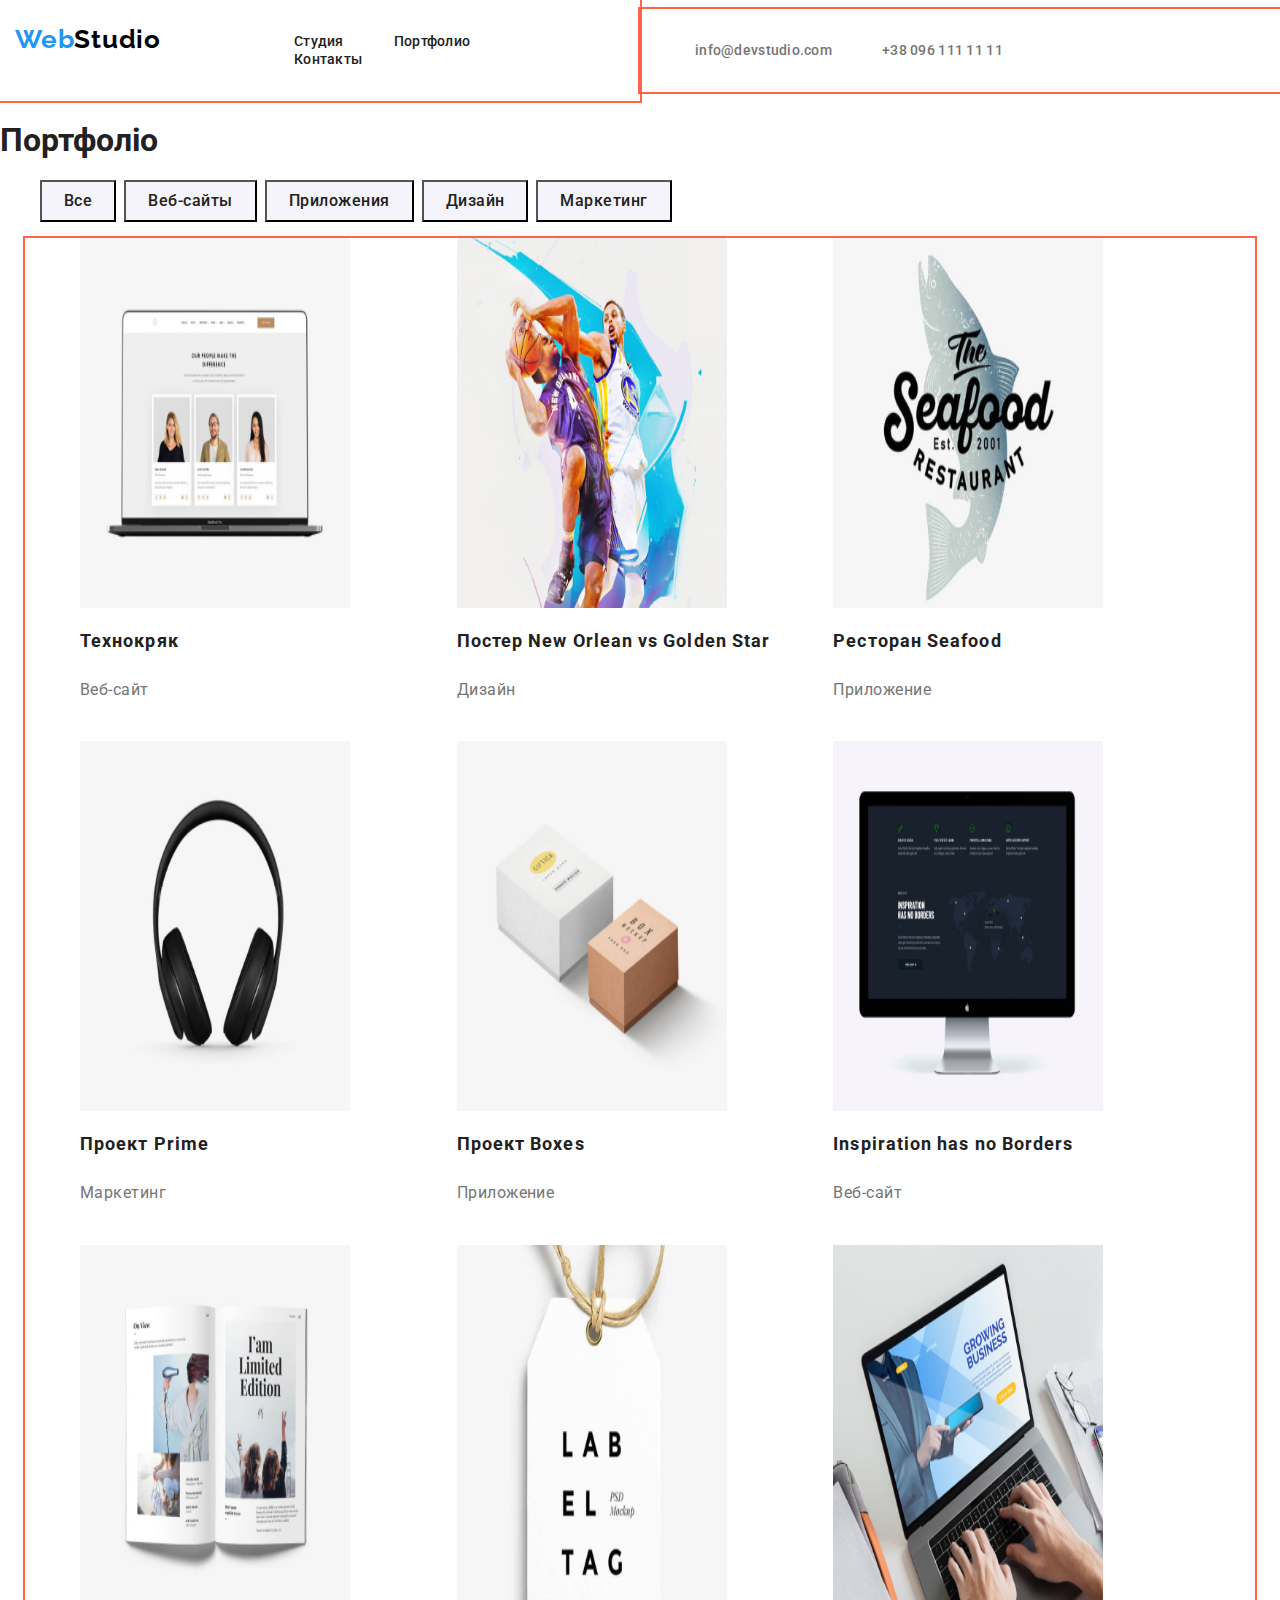
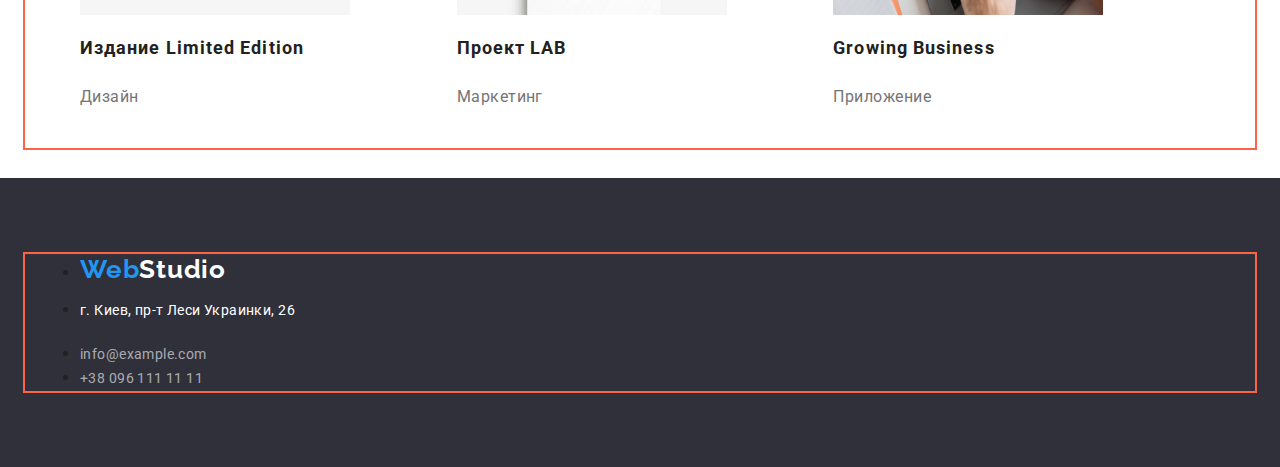
==== portfolio.html @ ab353a33 "Додає блокові елементи" ====
<!DOCTYPE html>
<html lang="ru">
  <head>
    <meta charset="UTF-8" />
    <meta http-equiv="X-UA-Compatible" content="IE=edge" />
    <meta name="viewport" content="width=device-width, initial-scale=1.0" />
    <title>Document</title>
    <link rel="preconnect" href="https://fonts.googleapis.com" />
    <link rel="preconnect" href="https://fonts.gstatic.com" crossorigin />
    <link
      href="https://fonts.googleapis.com/css2?family=Raleway:wght@700&family=Roboto:wght@400;500;700;900&display=swap"
      rel="stylesheet"
    />
    <link
      rel="stylesheet"
      href="https://cdnjs.cloudflare.com/ajax/libs/modern-normalize/1.1.0/modern-normalize.min.css"
    />
    <link rel="stylesheet" href="./css/styles.css" />
  </head>
  <body>
    <!-- Шапка -->
    <header class="header">
      <div class="container">
        <nav class="header-nav">
          <a class="header-logo" href="./portfolio.html"
            ><span class="logo-blue">Web</span><span class="logo-black">Studio</span></a
          >
          <ul class="site-nav">
            <li class="item"><a href="./index.html" class="site-nav-link">Студия</a></li>
            <li class="item"><a href="./portfolio.html" class="site-nav-link">Портфолио</a></li>
            <li class="item"><a href="" class="site-nav-link">Контакты</a></li>
          </ul>
        </nav>
      </div>
      <div class="container">
        <ul class="nav-link">
          <li class="item"><a href="mailto:info@devstudio.com" class="nav-link-list">info@devstudio.com</a></li>
          <li class="item"><a href="tel:+380961111111" class="nav-link-list">+38 096 111 11 11</a></li>
        </ul>
      </div>
    </header>
    <!-- Фільтр -->
    <main>
      <section class="filter">
        <div class="cotnainer">
           <h1 class="filter-title">Портфоліо</h1>
        <ul class="filter-list">
          <li class="filter-item"><button type="button" class="filter-buttom">Все</button></li>
          <li class="filter-item"><button type="button" class="filter-buttom">Веб-сайты</button></li>
          <li class="filter-item"><button type="button" class="filter-buttom">Приложения</button></li>
          <li class="filter-item"><button type="button" class="filter-buttom">Дизайн</button></li>
          <li class="filter-item"><button type="button" class="filter-buttom">Маркетинг</button></li>
        </ul>
      </section>
      <!-- Картинки -->
      <section class="icon">
        <div class="container">
          <ul class="pictures">
            <li class="pictures-list">
              <article>
                <div>
                  <img src="./images/project_1.jpg" alt="Фото коллег" width="370" />
                </div>
                <div class="heading">
                  <h2 class="pictures-title">Технокряк</h2>
                  <p class="pictures-text">Веб-сайт</p>
                </div>
              </article>
            </li>
            <li class="pictures-list">
              <article>
                <div>
                  <img src="./images/project_2.jpg" alt="Постер" width="370" />
                </div>
                <div class="heading">
                  <h2 class="pictures-title">Постер New Orlean vs Golden Star</h2>
                  <p class="pictures-text">Дизайн</p>
                </div>
              </article>
            </li>
            <li class="pictures-list">
              <article>
                <div>
                  <img src="./images/project_3.jpg" alt="Назва ресторану" width="370" />
                </div>
                <div class="heading">
                  <h2 class="pictures-title">Ресторан Seafood</h2>
                  <p class="pictures-text">Приложение</p>
                </div>
              </article>
            </li>
            <li class="pictures-list">
              <article>
                <div>
                  <img src="./images/project_4.jpg" alt="Наушники" width="370" />
                </div>
                <div class="heading">
                  <h2 class="pictures-title">Проект Prime</h2>
                  <p class="pictures-text">Маркетинг</p>
                </div>
              </article>
            </li>
            <li class="pictures-list">
              <article>
                <div>
                  <img src="./images/project_5.jpg" alt="Коробки" width="370" />
                </div>
                <div class="heading">
                  <h2 class="pictures-title">Проект Boxes</h2>
                  <p class="pictures-text">Приложение</p>
                </div>
              </article>
            </li>
            <li class="pictures-list">
              <article>
                <div>
                  <img src="./images/project_6.jpg" alt="Екран" width="370" />
                </div>
                <div class="heading">
                  <h2 class="pictures-title">Inspiration has no Borders</h2>
                  <p class="pictures-text">Веб-сайт</p>
                </div>
              </article>
            </li>
            <li class="pictures-list">
              <article>
                <div>
                  <img src="./images/project_7.jpg" alt="Издание" width="370" />
                </div>
                <div class="heading">
                  <h2 class="pictures-title">Издание Limited Edition</h2>
                  <p class="pictures-text">Дизайн</p>
                </div>
              </article>
            </li>
            <li class="pictures-list">
              <article>
                <div>
                  <img src="./images/project_8.jpg" alt="Проект" width="370" />
                </div>
                <div class="heading">
                  <h2 class="pictures-title">Проект LAB</h2>
                  <p class="pictures-text">Маркетинг</p>
                </div>
              </article>
            </li>
            <li class="pictures-list">
              <article>
                <div>
                  <img src="./images/project_9.jpg" alt="Ноут" width="370" />
                </div>
                <div class="heading">
                  <h2 class="pictures-title">Growing Business</h2>
                  <p class="pictures-text">Приложение</p>
                </div>
              </article>
            </li>
          </ul>
        </div>
        </div>
      </section>
    </main>
    <!--Футер-->
    <footer class="footer">
      <div class="container">
<address>
        <ul>
          <li>
            <a class="footer-logo" href="./portfolio.html"
              ><span class="logo-blue">Web</span><span class="logo-white">Studio</span></a>
          </li>
          <li><p class="footer-address">г. Киев, пр-т Леси Украинки, 26</p></li>
          <li><a href="mailto:info@example.com" class="contact-link">info@example.com</a></li>
          <li><a href="tel:+380961111111" class="contact-link">+38 096 111 11 11</a></li>
        </ul>
        </address>
      </div>
    </footer>
  </body>
</html>
---- css/styles.css ----
:root {
  --primery-text-color: #212121;
  --title-text-color: #757575;
  --secondary-title-text-color: rgba(255, 255, 255, 0.6);
  --third-title-text-color: #000000;
  --accent-color: #2196f3;
  --primery-background-color: #ffffff;
  --secondary-background-color: #f5f4fa;
  --white-color: #ffffff;
  --footer-color: #2f303a;
}
body {
  background: var(--primery-background-color);
  color: var(--primery-text-color);
  font-family: 'Roboto', sans-serif;
}
/* колір основного тексту #212121*/
/* вторинний колір тексту #757575 */
/* вторинний колір тексту rgba(255, 255, 255, 0.6 */
/* білий колір #FFFFFF */
/* акцент #2196F3 */
/* вторинний колір фону #F5F4FA */
/* вторинний колір фону #2F303A */
/* вторинний колір фону FFFFFF */

/* Логотип */
.container {
  width: 1230px;
  padding-left: 15px;
  padding-right: 15px;
  margin-left: auto;
  margin-right: auto;
  outline: 2px solid tomato;
}
/* Шапка */
.header {
  justify-content: center;
  display: flex;
  align-items: center;
}
.header-nav {
  display: flex;
}
.header-logo {
  margin-right: 93px;
  text-decoration: none;
  padding-top: 24px;
  padding-bottom: 25px;
}
.logo-blue {
  font-family: 'Raleway';
  font-weight: 700;
  font-size: 26px;
  line-height: 1.2;
  letter-spacing: 0.03em;
  color: var(--accent-color);
}
.logo-black {
  font-family: 'Raleway';
  font-weight: 700;
  font-size: 26px;
  line-height: 1.2;
  letter-spacing: 0.03em;
  color: var(--third-title-text-color);
}
/* Site nav */
.site-nav {
  margin-top: 0;
  margin-bottom: 0;
  margin-right: 50px;
  list-style: none;
  display: flex;
  flex-wrap: wrap;
  padding-top: 32px;
  padding-bottom: 32px;
}
.site-nav .item {
  margin-right: 50px;
}
.site-nav > .item :last-child {
  margin-right: 0px;
}
.ul {
  list-style: none;
  padding: 0;
  margin: 0;
}
.nav-link {
  margin-top: 0;
  margin-bottom: 0;
  list-style: none;
  display: flex;
  flex-wrap: wrap;
  padding-top: 32px;
  padding-bottom: 32px;
}
.ul {
  list-style: none;
}
.nav-link .item :not(last-child) {
  margin-right: 50px;
}
.list {
  padding: 0;
  margin: 0;
}
.site-nav-link {
  font-weight: 500;
  font-size: 14px;
  line-height: 1.14;
  letter-spacing: 0.02em;
  color: var(--primery-text-color);
  text-decoration: none;
}
.site-nav-link:hover,
.site-nav-link:focus {
  color: var(--accent-color);
}
.link {
  font-weight: 500;
  font-size: 14px;
  line-height: 1.14;
  letter-spacing: 0.02em;
  color: var(--primery-text-color);
}
.nav-link-list {
  font-weight: 500;
  font-size: 14px;
  line-height: 1.14;
  letter-spacing: 0.02em;
  color: var(--title-text-color);
  text-decoration: none;
}
.nav-link-list:hover,
.nav-link-list:focus {
  color: var(--accent-color);
}

/* Секція 1 */
.hero {
  background-color: var(--footer-color);
  text-align: center;
}
.hero-title {
  margin-top: 0;
  margin-bottom: 30;
  font-weight: 900;
  font-size: 44px;
  line-height: 1.4;
  letter-spacing: 0.06em;
  text-transform: uppercase;
  color: var(--white-color);
  background-color: yellow;
}
.hero-buttom {
  display: inline-block;
  padding: 10px 32px;
  border-radius: 4px;
  font-weight: 700;
  font-size: 16px;
  line-height: 1.9;
  letter-spacing: 0.06em;
  color: var(--white-color);
  background-color: var(--accent-color);
  /* 0px 4px 4px rgba(0, 0, 0, 0.15); */
}
/* Секція 2 */
.section {
  background: var(--primery-background-color);
  padding-top: 94px;
  padding-bottom: 94px;
}
.title {
  visibility: hidden;
}
.section-list {
  list-style: none;
}
.ul {
  padding: 0;
}
.section-title {
  margin-top: 0;
  margin-bottom: 10px;
  font-weight: 700;
  font-size: 14px;
  line-height: 1.14;
  letter-spacing: 0.03em;
  text-transform: uppercase;
  color: var(--primery-text-color);
}
.text {
  font-size: 14px;
  line-height: 1.7;
  letter-spacing: 0.03em;
  color: var(--title-text-color);
}
/* Секція 3 */
.section-pictures {
  background: red;
  padding-top: 94px;
  padding-bottom: 94px;
}
.title {
  margin-top: 0;
  margin-bottom: 50px;
  font-weight: 700;
  font-size: 36px;
  line-height: 1.2;
  text-align: center;
  letter-spacing: 0.03em;
  color: var(--primery-text-color);
}
.pictures-list {
  list-style: none;
  padding: 0;
  margin: 0;
  display: flex;
  flex-wrap: wrap;
}
.pictures-list > .images {
  flex-basis: calc(100% / 3);
}
.images :last-child {
  margin-right: 0;
}
img {
  display: block;
  width: 370px;
  height: 294px;
}
/* Секція 4 */
.workers {
  background: var(--secondary-background-color);
  padding-top: 94px;
  padding-bottom: 94px;
}
.title {
  margin-bottom: 50px;
}
.workers-list {
  list-style: none;
  padding: 0;
  margin: 0;
  display: flex;
  flex-wrap: wrap;
}
.workers-list > .workers-item {
  flex-basis: calc(100% / 4);
}
img {
  display: block;
  width: 270px;
  height: 370px;
}
.icons {
  margin-bottom: 30px;
}
.workers-title {
  margin-bottom: 10px;
  font-weight: 500;
  font-size: 16px;
  line-height: 1.2;
  letter-spacing: 0.03em;
  color: var(--primery-text-color);
}
.caption {
  text-align: center;
}
.workers-text {
  padding-bottom: 30px;
  font-size: 16px;
  line-height: 1.2;
  letter-spacing: 0.03em;
  color: var(--title-text-color);
}

/* Портфоліо */
/* Фільтр */
.filter {
  background: var(--primery-background-color);
}
.filtr-title {
  visibility: hidden;
}
.filter-list {
  display: flex;
}
.filter-item {
  margin-right: 8px;
}
.filter-list .filter-item {
  justify-content: center;
  display: inline-block;
}
.filter-buttom {
  padding: 6px 22px;
  font-weight: 500;
  font-size: 16px;
  line-height: 1.6;
  align-items: center;
  letter-spacing: 0.03em;
  color: var(--primery-text-color);
  background: var(--secondary-background-color);
  cursor: pointer;
}
.filter-buttom:hover,
.filter-buttom:focus {
  color: var(--white-color);
  background: var(--accent-color);
}
/* Картинки */
.pictures {
  list-style: none;
  margin-right: 30px;
  margin-bottom: 30px;
  flex-wrap: wrap;
  display: flex;
}
.pictures > .pictures-list {
  flex-basis: calc(100% / 3);
}
.pictures-list {
  background: var(--primery-background-color);
  margin-bottom: 20px;
  width: 370px;
}
.pictures-title {
  margin-bottom: 4px;
  font-weight: 700;
  font-size: 18px;
  line-height: 2;
  letter-spacing: 0.06em;
  color: var(--primery-text-color);
}
.pictures-text {
  font-size: 16px;
  line-height: 1.9;
  letter-spacing: 0.03em;
  color: var(--title-text-color);
}
/* Футер */
.footer {
  background: var(--footer-color);
  padding-top: 60px;
  padding-bottom: 60px;
}
.footer-logo {
  text-decoration: none;
}
.footer-list {
  list-style: none;
}
.logo-blue {
  font-family: 'Raleway';
  font-style: normal;
  font-weight: 700;
  font-size: 26px;
  line-height: 1.2;
  letter-spacing: 0.03em;
  color: var(--accent-color);
}
.logo-white {
  font-family: 'Raleway';
  font-style: normal;
  font-weight: 700;
  font-size: 26px;
  line-height: 1.2;
  letter-spacing: 0.03em;
  color: var(--white-color);
}
.footer-address {
  margin-bottom: 20px;
  font-style: normal;
  font-weight: 400;
  font-size: 14px;
  line-height: 1.7;
  letter-spacing: 0.03em;
  color: var(--white-color);
  text-decoration: none;
}
.contact-link {
  margin-bottom: 9px;
  font-style: normal;
  font-weight: 400;
  font-size: 14px;
  line-height: 1.7;
  letter-spacing: 0.03em;
  color: var(--secondary-title-text-color);
  text-decoration: none;
}
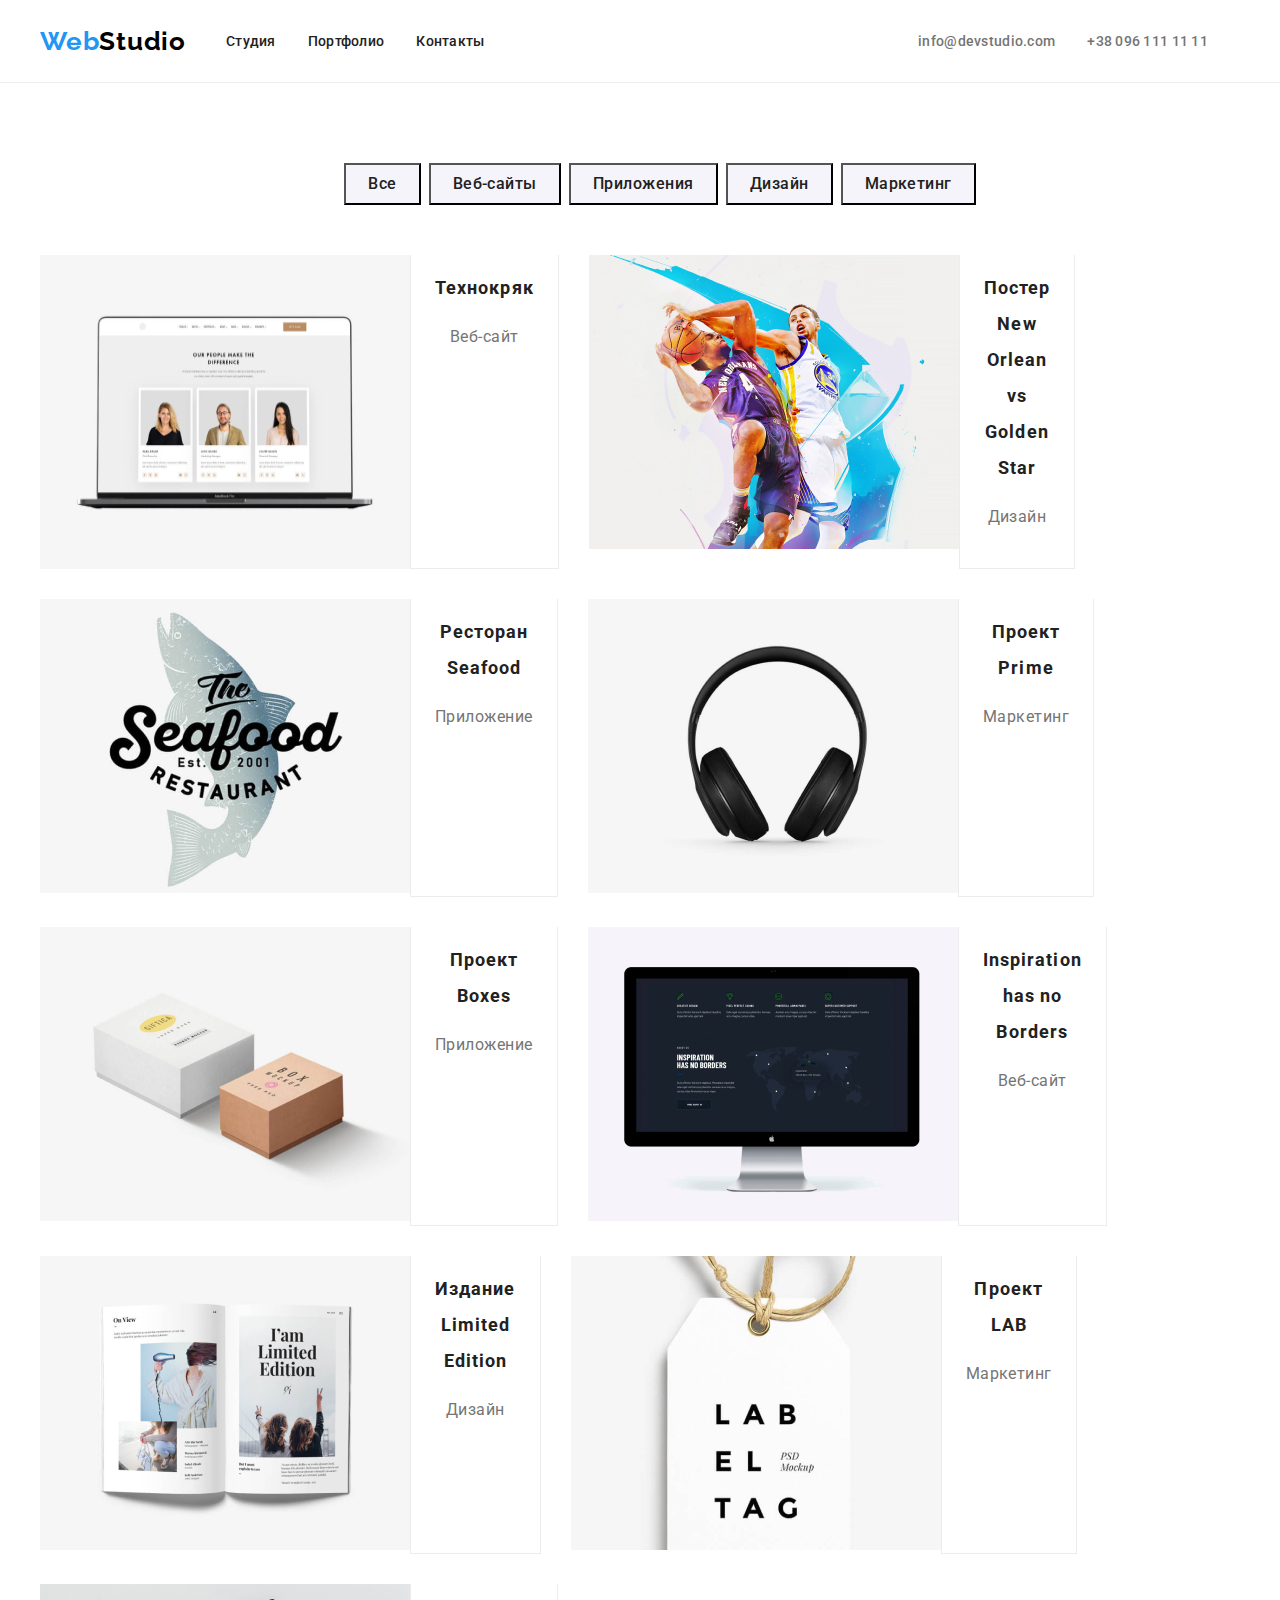
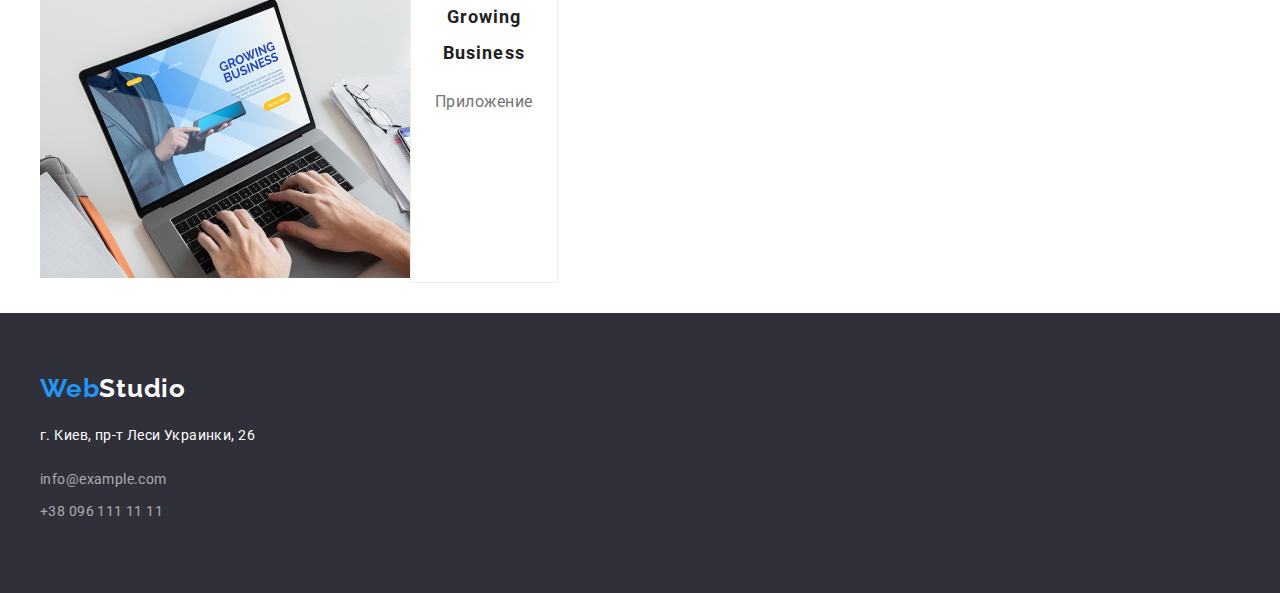
==== commit 0c6db3fa: "Додає блок-елементи" ====
--- a/portfolio.html
+++ b/portfolio.html
@@ -20,8 +20,9 @@
   <body>
     <!-- Шапка -->
     <header class="header">
-      <div class="container">
-        <nav class="header-nav">
+      <div class="container flex-container">
+        <div class="navigation">
+<nav class="header-nav">
           <a class="header-logo" href="./portfolio.html"
             ><span class="logo-blue">Web</span><span class="logo-black">Studio</span></a
           >
@@ -31,12 +32,13 @@
             <li class="item"><a href="" class="site-nav-link">Контакты</a></li>
           </ul>
         </nav>
-      </div>
-      <div class="container">
+        </div>
+      <div class="contacts">
         <ul class="nav-link">
           <li class="item"><a href="mailto:info@devstudio.com" class="nav-link-list">info@devstudio.com</a></li>
           <li class="item"><a href="tel:+380961111111" class="nav-link-list">+38 096 111 11 11</a></li>
         </ul>
+      </div>
       </div>
     </header>
     <!-- Фільтр -->
@@ -54,109 +56,96 @@
       </section>
       <!-- Картинки -->
       <section class="icon">
-        <div class="container">
+        <div class="container icon-container">
           <ul class="pictures">
             <li class="pictures-list">
-              <article>
-                <div>
                   <img src="./images/project_1.jpg" alt="Фото коллег" width="370" />
-                </div>
                 <div class="heading">
                   <h2 class="pictures-title">Технокряк</h2>
                   <p class="pictures-text">Веб-сайт</p>
                 </div>
-              </article>
-            </li>
+              </li>
+
             <li class="pictures-list">
-              <article>
-                <div>
+                <div class="card-thumb">
                   <img src="./images/project_2.jpg" alt="Постер" width="370" />
                 </div>
                 <div class="heading">
                   <h2 class="pictures-title">Постер New Orlean vs Golden Star</h2>
                   <p class="pictures-text">Дизайн</p>
                 </div>
-              </article>
             </li>
+
             <li class="pictures-list">
-              <article>
-                <div>
+                <div class="card-thumb">
                   <img src="./images/project_3.jpg" alt="Назва ресторану" width="370" />
                 </div>
                 <div class="heading">
                   <h2 class="pictures-title">Ресторан Seafood</h2>
                   <p class="pictures-text">Приложение</p>
                 </div>
-              </article>
             </li>
+
             <li class="pictures-list">
-              <article>
-                <div>
+                <div class="card-thumb">
                   <img src="./images/project_4.jpg" alt="Наушники" width="370" />
                 </div>
                 <div class="heading">
                   <h2 class="pictures-title">Проект Prime</h2>
                   <p class="pictures-text">Маркетинг</p>
                 </div>
-              </article>
             </li>
+
             <li class="pictures-list">
-              <article>
-                <div>
+                <div class="card-thumb">
                   <img src="./images/project_5.jpg" alt="Коробки" width="370" />
                 </div>
                 <div class="heading">
                   <h2 class="pictures-title">Проект Boxes</h2>
                   <p class="pictures-text">Приложение</p>
                 </div>
-              </article>
             </li>
+
             <li class="pictures-list">
-              <article>
-                <div>
+                <div class="card-thumb">
                   <img src="./images/project_6.jpg" alt="Екран" width="370" />
                 </div>
                 <div class="heading">
                   <h2 class="pictures-title">Inspiration has no Borders</h2>
                   <p class="pictures-text">Веб-сайт</p>
                 </div>
-              </article>
             </li>
+
             <li class="pictures-list">
-              <article>
-                <div>
+                <div class="card-thumb">
                   <img src="./images/project_7.jpg" alt="Издание" width="370" />
                 </div>
                 <div class="heading">
                   <h2 class="pictures-title">Издание Limited Edition</h2>
                   <p class="pictures-text">Дизайн</p>
                 </div>
-              </article>
             </li>
+
             <li class="pictures-list">
-              <article>
-                <div>
+                <div class="card-thumb">
                   <img src="./images/project_8.jpg" alt="Проект" width="370" />
                 </div>
                 <div class="heading">
                   <h2 class="pictures-title">Проект LAB</h2>
                   <p class="pictures-text">Маркетинг</p>
                 </div>
-              </article>
             </li>
+
             <li class="pictures-list">
-              <article>
-                <div>
+                <div class="card-thumb">
                   <img src="./images/project_9.jpg" alt="Ноут" width="370" />
                 </div>
                 <div class="heading">
                   <h2 class="pictures-title">Growing Business</h2>
                   <p class="pictures-text">Приложение</p>
                 </div>
-              </article>
             </li>
           </ul>
-        </div>
         </div>
       </section>
     </main>
@@ -164,14 +153,16 @@
     <footer class="footer">
       <div class="container">
 <address>
-        <ul>
-          <li>
+        <ul class="footer-list">
+          <li class="logo">
             <a class="footer-logo" href="./portfolio.html"
               ><span class="logo-blue">Web</span><span class="logo-white">Studio</span></a>
           </li>
-          <li><p class="footer-address">г. Киев, пр-т Леси Украинки, 26</p></li>
-          <li><a href="mailto:info@example.com" class="contact-link">info@example.com</a></li>
-          <li><a href="tel:+380961111111" class="contact-link">+38 096 111 11 11</a></li>
+          <div>
+             <li class="address"><p class="footer-address">г. Киев, пр-т Леси Украинки, 26</p></li>
+          <li class="contact"><a href="mailto:info@example.com" class="contact-link">info@example.com</a></li>
+          <li class="contact"><a href="tel:+380961111111" class="contact-link">+38 096 111 11 11</a></li>
+          </div>
         </ul>
         </address>
       </div>
--- a/css/styles.css
+++ b/css/styles.css
@@ -30,22 +30,24 @@
   padding-right: 15px;
   margin-left: auto;
   margin-right: auto;
-  outline: 2px solid tomato;
 }
 /* Шапка */
 .header {
   justify-content: center;
   display: flex;
   align-items: center;
+  border-bottom: 1px solid #ececec;
+}
+.flex-container {
+  display: flex;
+  justify-content: space-between;
 }
 .header-nav {
   display: flex;
+  align-items: center;
 }
 .header-logo {
-  margin-right: 93px;
-  text-decoration: none;
-  padding-top: 24px;
-  padding-bottom: 25px;
+  text-decoration: none;
 }
 .logo-blue {
   font-family: 'Raleway';
@@ -67,42 +69,22 @@
 .site-nav {
   margin-top: 0;
   margin-bottom: 0;
-  margin-right: 50px;
-  list-style: none;
-  display: flex;
-  flex-wrap: wrap;
+  list-style: none;
+  display: flex;
   padding-top: 32px;
   padding-bottom: 32px;
 }
-.site-nav .item {
-  margin-right: 50px;
-}
-.site-nav > .item :last-child {
-  margin-right: 0px;
-}
-.ul {
-  list-style: none;
-  padding: 0;
-  margin: 0;
-}
 .nav-link {
   margin-top: 0;
   margin-bottom: 0;
   list-style: none;
   display: flex;
-  flex-wrap: wrap;
   padding-top: 32px;
   padding-bottom: 32px;
-}
-.ul {
-  list-style: none;
-}
-.nav-link .item :not(last-child) {
-  margin-right: 50px;
-}
-.list {
-  padding: 0;
-  margin: 0;
+  justify-content: end;
+}
+.item {
+  margin-right: 32px;
 }
 .site-nav-link {
   font-weight: 500;
@@ -150,7 +132,6 @@
   letter-spacing: 0.06em;
   text-transform: uppercase;
   color: var(--white-color);
-  background-color: yellow;
 }
 .hero-buttom {
   display: inline-block;
@@ -167,41 +148,37 @@
 /* Секція 2 */
 .section {
   background: var(--primery-background-color);
-  padding-top: 94px;
-  padding-bottom: 94px;
-}
+}
+.headline {
+  visibility: hidden;
+}
+.section-list {
+  list-style: none;
+  padding: 0;
+  margin: 0;
+  display: flex;
+}
+.section-link :not(:first-child) {
+  margin-right: 30px;
+}
+.section-title {
+  margin-top: 0;
+  margin-bottom: 10px;
+  font-weight: 700;
+  font-size: 14px;
+  line-height: 1.14;
+  letter-spacing: 0.03em;
+  text-transform: uppercase;
+  color: var(--primery-text-color);
+}
+.text {
+  font-size: 14px;
+  line-height: 1.7;
+  letter-spacing: 0.03em;
+  color: var(--title-text-color);
+}
+/* Секція 3 */
 .title {
-  visibility: hidden;
-}
-.section-list {
-  list-style: none;
-}
-.ul {
-  padding: 0;
-}
-.section-title {
-  margin-top: 0;
-  margin-bottom: 10px;
-  font-weight: 700;
-  font-size: 14px;
-  line-height: 1.14;
-  letter-spacing: 0.03em;
-  text-transform: uppercase;
-  color: var(--primery-text-color);
-}
-.text {
-  font-size: 14px;
-  line-height: 1.7;
-  letter-spacing: 0.03em;
-  color: var(--title-text-color);
-}
-/* Секція 3 */
-.section-pictures {
-  background: red;
-  padding-top: 94px;
-  padding-bottom: 94px;
-}
-.title {
   margin-top: 0;
   margin-bottom: 50px;
   font-weight: 700;
@@ -216,24 +193,14 @@
   padding: 0;
   margin: 0;
   display: flex;
-  flex-wrap: wrap;
-}
-.pictures-list > .images {
+}
+.images {
   flex-basis: calc(100% / 3);
-}
-.images :last-child {
-  margin-right: 0;
-}
-img {
-  display: block;
-  width: 370px;
-  height: 294px;
+  margin-right: 30px;
 }
 /* Секція 4 */
 .workers {
   background: var(--secondary-background-color);
-  padding-top: 94px;
-  padding-bottom: 94px;
 }
 .title {
   margin-bottom: 50px;
@@ -248,13 +215,10 @@
 .workers-list > .workers-item {
   flex-basis: calc(100% / 4);
 }
-img {
+.images {
   display: block;
-  width: 270px;
-  height: 370px;
-}
-.icons {
-  margin-bottom: 30px;
+  /* width: 270px;
+  height: 360px; */
 }
 .workers-title {
   margin-bottom: 10px;
@@ -268,7 +232,7 @@
   text-align: center;
 }
 .workers-text {
-  padding-bottom: 30px;
+  margin-bottom: 30px;
   font-size: 16px;
   line-height: 1.2;
   letter-spacing: 0.03em;
@@ -280,13 +244,14 @@
 .filter {
   background: var(--primery-background-color);
 }
-.filtr-title {
+.filter-title {
   visibility: hidden;
 }
 .filter-list {
   display: flex;
-}
-.filter-item {
+  justify-content: center;
+}
+.filter-list .filter-item:not(:last-child) {
   margin-right: 8px;
 }
 .filter-list .filter-item {
@@ -310,20 +275,34 @@
   background: var(--accent-color);
 }
 /* Картинки */
+.icon {
+  padding-top: 34px;
+}
+.icon-container {
+  display: flex;
+}
 .pictures {
   list-style: none;
-  margin-right: 30px;
-  margin-bottom: 30px;
+  margin: 0px;
+  padding: 0;
   flex-wrap: wrap;
   display: flex;
 }
-.pictures > .pictures-list {
+.pictures .pictures-list {
   flex-basis: calc(100% / 3);
 }
 .pictures-list {
   background: var(--primery-background-color);
-  margin-bottom: 20px;
-  width: 370px;
+  margin-bottom: 30px;
+  margin-right: 30px;
+}
+.heading {
+  padding-left: 24px;
+  padding-right: 24px;
+  padding-bottom: 20px;
+  border-right: 1px solid #ececec;
+  border-left: 1px solid #ececec;
+  border-bottom: 1px solid #ececec;
 }
 .pictures-title {
   margin-bottom: 4px;
@@ -332,12 +311,14 @@
   line-height: 2;
   letter-spacing: 0.06em;
   color: var(--primery-text-color);
+  text-align: center;
 }
 .pictures-text {
   font-size: 16px;
   line-height: 1.9;
   letter-spacing: 0.03em;
   color: var(--title-text-color);
+  text-align: center;
 }
 /* Футер */
 .footer {
@@ -350,6 +331,8 @@
 }
 .footer-list {
   list-style: none;
+  padding: 0;
+  margin: 0;
 }
 .logo-blue {
   font-family: 'Raleway';
@@ -368,6 +351,15 @@
   line-height: 1.2;
   letter-spacing: 0.03em;
   color: var(--white-color);
+}
+.logo {
+  margin-bottom: 20px;
+}
+.addres {
+  margin-bottom: 9px;
+}
+.contact {
+  margin-bottom: 9px;
 }
 .footer-address {
   margin-bottom: 20px;
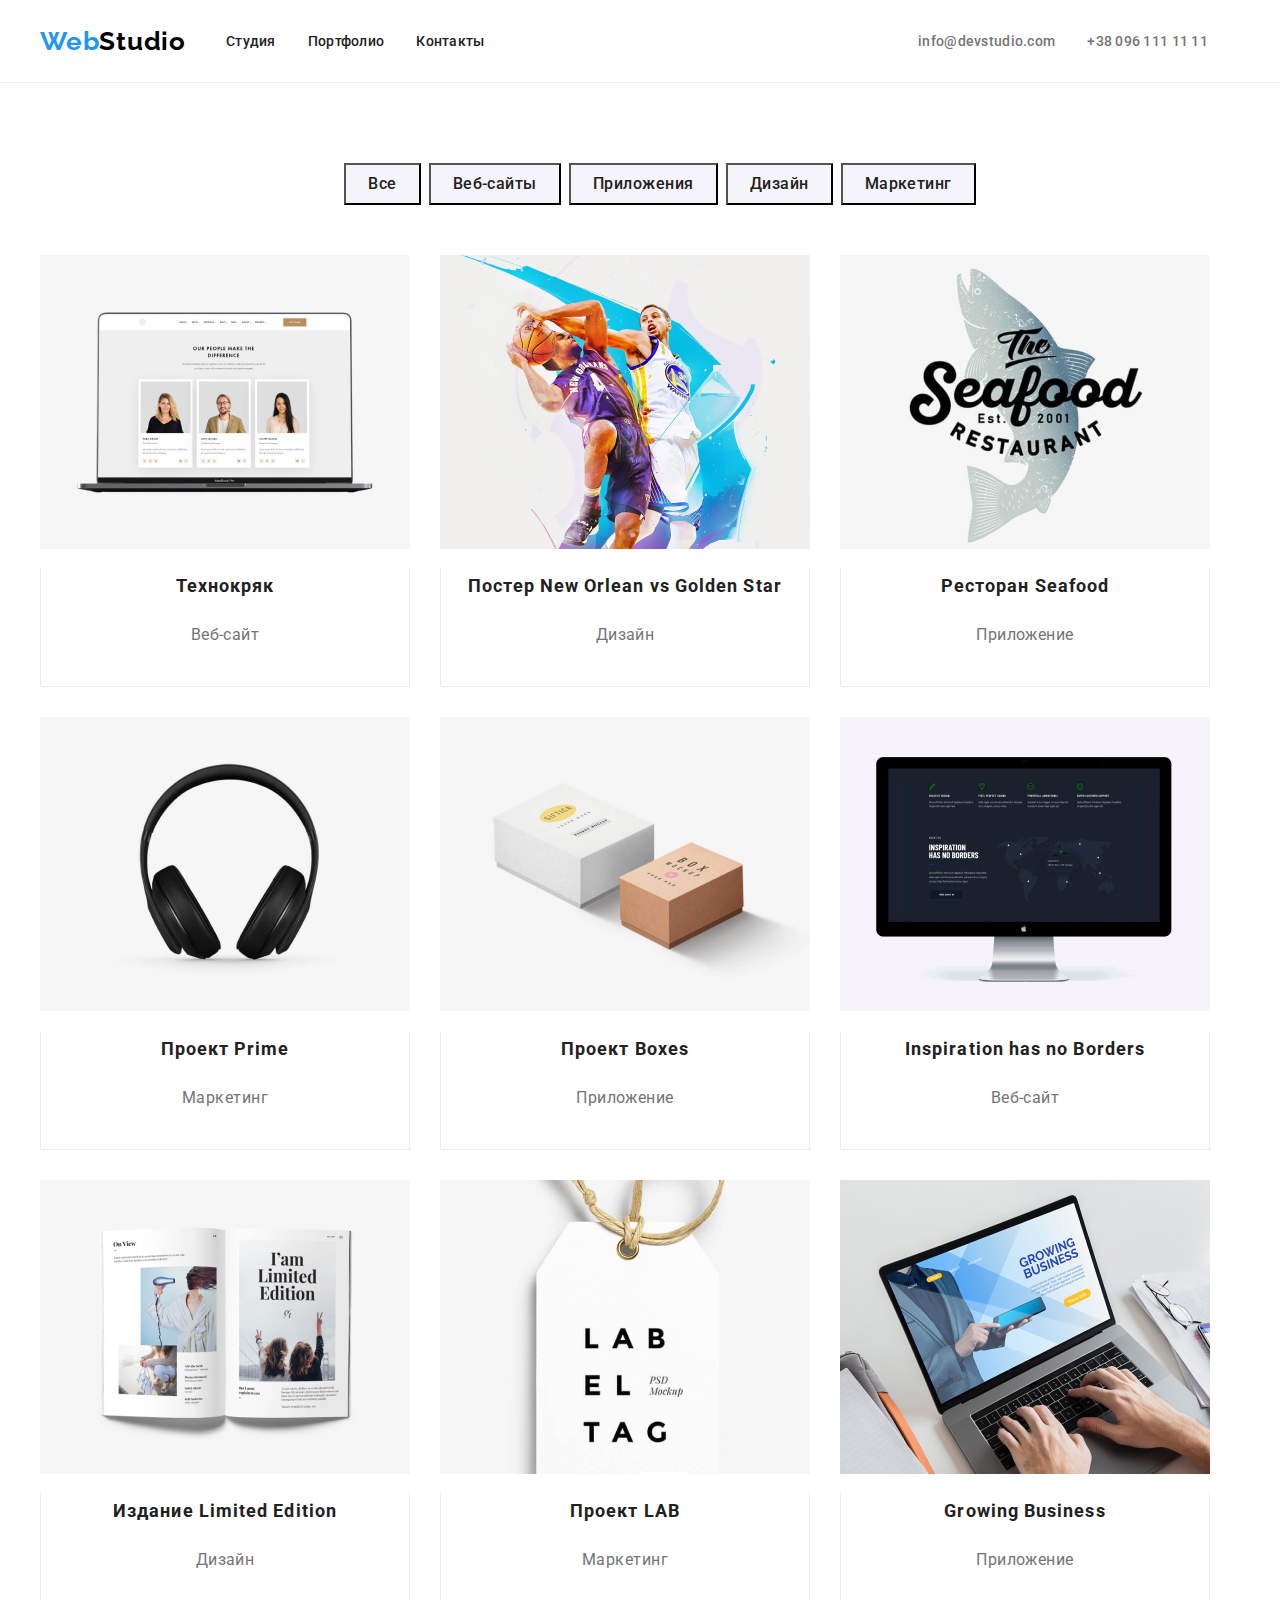
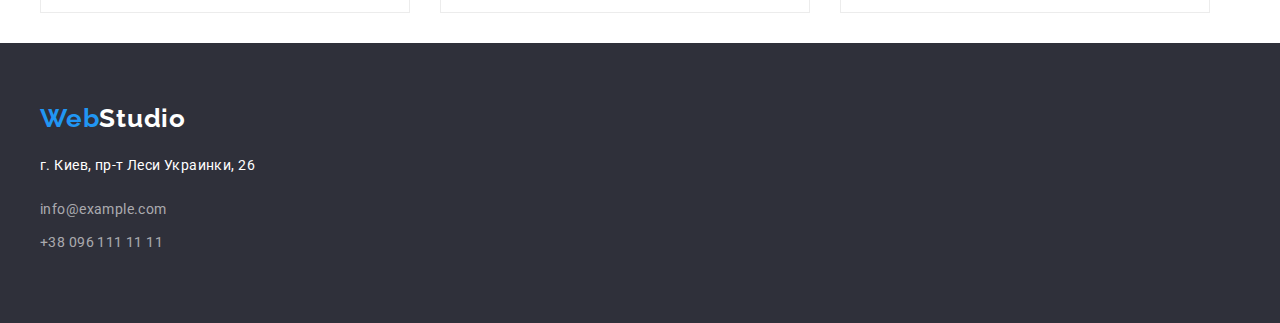
==== commit 07f3dca6: "Правильно розміщує картинки" ====
--- a/portfolio.html
+++ b/portfolio.html
@@ -58,7 +58,7 @@
       <section class="icon">
         <div class="container icon-container">
           <ul class="pictures">
-            <li class="pictures-list">
+            <li class="pictures-item">
                   <img src="./images/project_1.jpg" alt="Фото коллег" width="370" />
                 <div class="heading">
                   <h2 class="pictures-title">Технокряк</h2>
@@ -66,7 +66,7 @@
                 </div>
               </li>
 
-            <li class="pictures-list">
+            <li class="pictures-item">
                 <div class="card-thumb">
                   <img src="./images/project_2.jpg" alt="Постер" width="370" />
                 </div>
@@ -76,7 +76,7 @@
                 </div>
             </li>
 
-            <li class="pictures-list">
+            <li class="pictures-item">
                 <div class="card-thumb">
                   <img src="./images/project_3.jpg" alt="Назва ресторану" width="370" />
                 </div>
@@ -86,7 +86,7 @@
                 </div>
             </li>
 
-            <li class="pictures-list">
+            <li class="pictures-item">
                 <div class="card-thumb">
                   <img src="./images/project_4.jpg" alt="Наушники" width="370" />
                 </div>
@@ -96,7 +96,7 @@
                 </div>
             </li>
 
-            <li class="pictures-list">
+            <li class="pictures-item">
                 <div class="card-thumb">
                   <img src="./images/project_5.jpg" alt="Коробки" width="370" />
                 </div>
@@ -106,7 +106,7 @@
                 </div>
             </li>
 
-            <li class="pictures-list">
+            <li class="pictures-item">
                 <div class="card-thumb">
                   <img src="./images/project_6.jpg" alt="Екран" width="370" />
                 </div>
@@ -116,7 +116,7 @@
                 </div>
             </li>
 
-            <li class="pictures-list">
+            <li class="pictures-item">
                 <div class="card-thumb">
                   <img src="./images/project_7.jpg" alt="Издание" width="370" />
                 </div>
@@ -126,7 +126,7 @@
                 </div>
             </li>
 
-            <li class="pictures-list">
+            <li class="pictures-item">
                 <div class="card-thumb">
                   <img src="./images/project_8.jpg" alt="Проект" width="370" />
                 </div>
@@ -136,7 +136,7 @@
                 </div>
             </li>
 
-            <li class="pictures-list">
+            <li class="pictures-item">
                 <div class="card-thumb">
                   <img src="./images/project_9.jpg" alt="Ноут" width="370" />
                 </div>
--- a/css/styles.css
+++ b/css/styles.css
@@ -122,6 +122,8 @@
 .hero {
   background-color: var(--footer-color);
   text-align: center;
+  padding-top: 200px;
+  padding-bottom: 200px;
 }
 .hero-title {
   margin-top: 0;
@@ -288,10 +290,10 @@
   flex-wrap: wrap;
   display: flex;
 }
-.pictures .pictures-list {
-  flex-basis: calc(100% / 3);
-}
-.pictures-list {
+.pictures .pictures-item {
+  flex-basis: calc(100% - 3 * 30px) / 3;
+}
+.pictures-item {
   background: var(--primery-background-color);
   margin-bottom: 30px;
   margin-right: 30px;
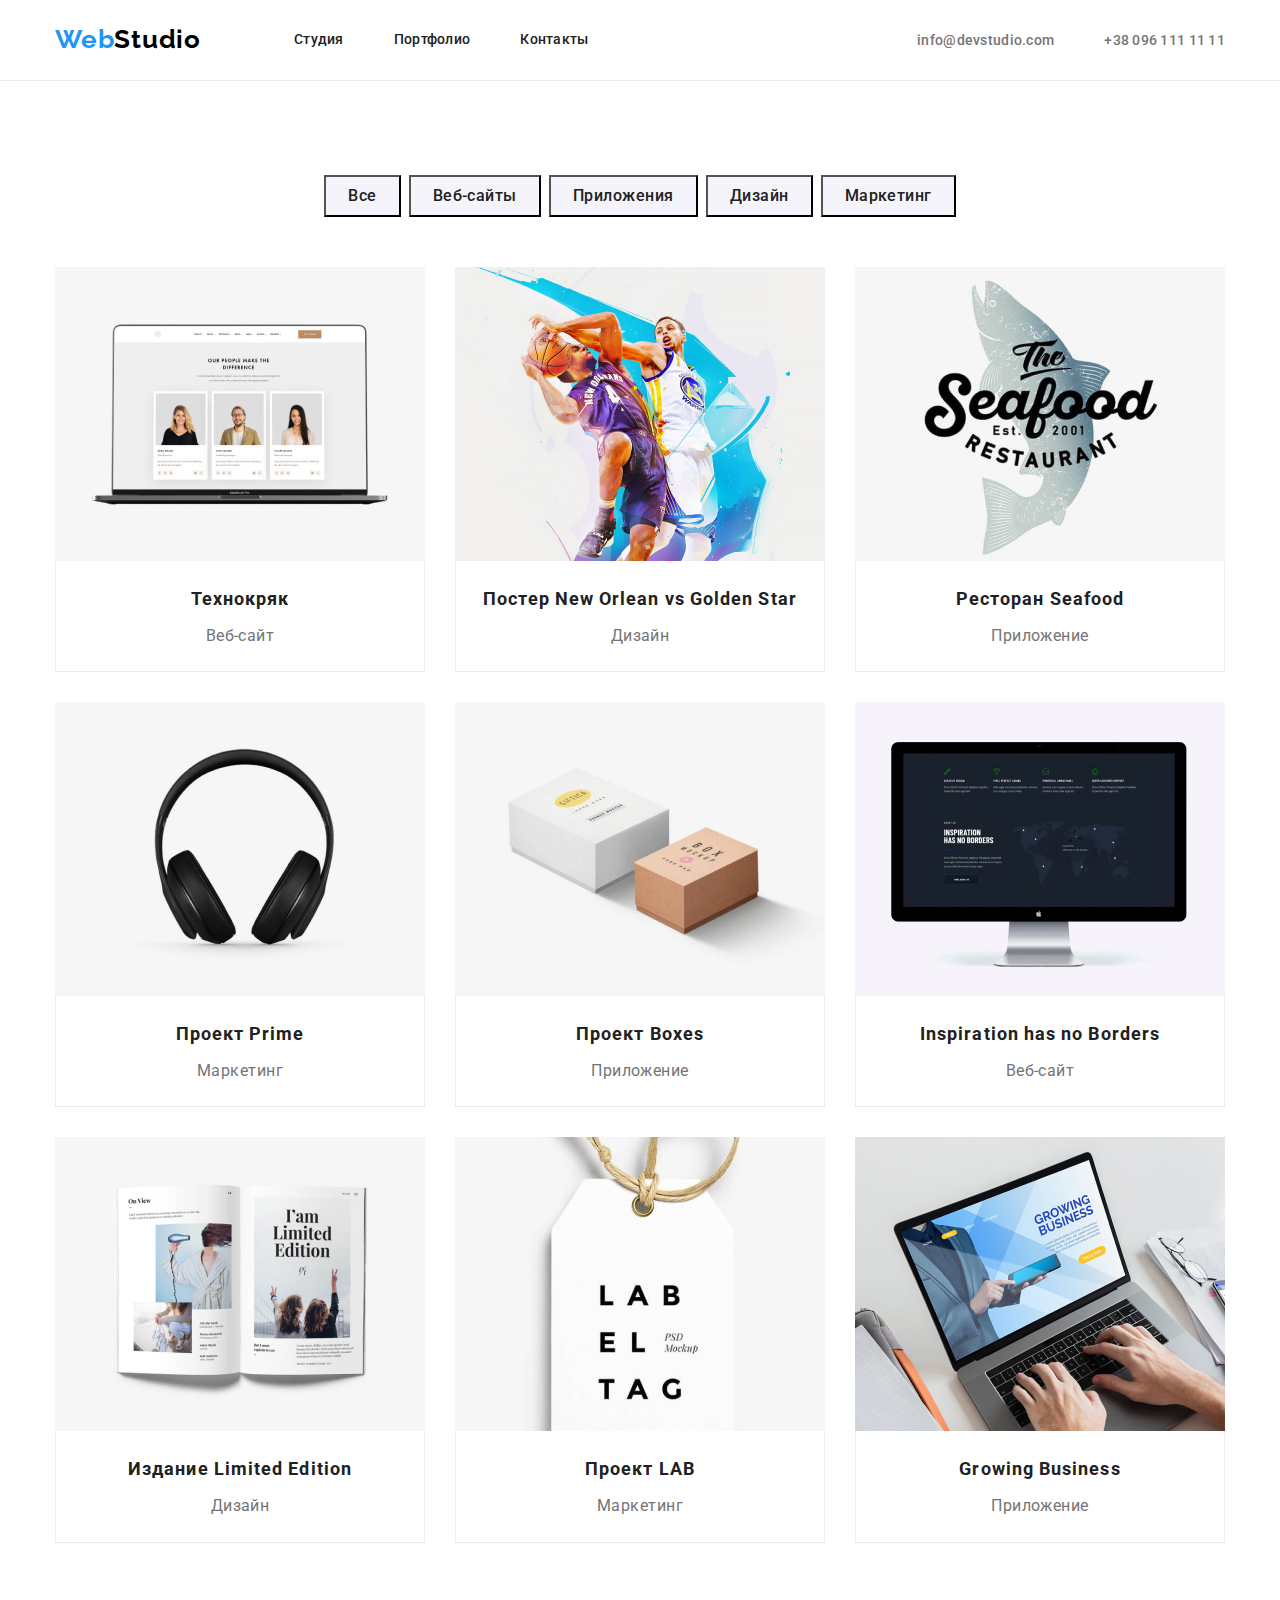
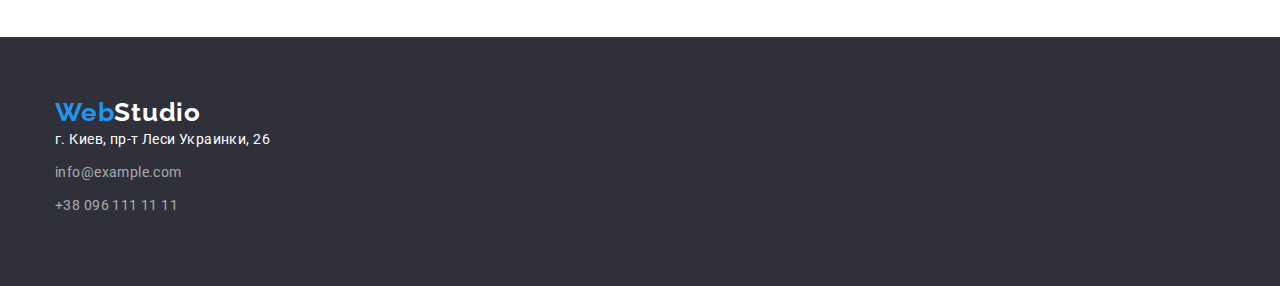
==== commit 489f34fb: "Редагує сітку елементів на флексах" ====
--- a/portfolio.html
+++ b/portfolio.html
@@ -21,10 +21,9 @@
     <!-- Шапка -->
     <header class="header">
       <div class="container flex-container">
-        <div class="navigation">
-<nav class="header-nav">
-          <a class="header-logo" href="./portfolio.html"
-            ><span class="logo-blue">Web</span><span class="logo-black">Studio</span></a
+        <nav class="header-nav">
+          <a class="header-logo" href="./index.html">
+            <span class="logo-blue">Web</span><span class="logo-black">Studio</span></a
           >
           <ul class="site-nav">
             <li class="item"><a href="./index.html" class="site-nav-link">Студия</a></li>
@@ -32,118 +31,123 @@
             <li class="item"><a href="" class="site-nav-link">Контакты</a></li>
           </ul>
         </nav>
-        </div>
-      <div class="contacts">
         <ul class="nav-link">
-          <li class="item"><a href="mailto:info@devstudio.com" class="nav-link-list">info@devstudio.com</a></li>
-          <li class="item"><a href="tel:+380961111111" class="nav-link-list">+38 096 111 11 11</a></li>
+          <li class="item">
+            <a href="mailto:info@devstudio.com" class="nav-link-list">info@devstudio.com</a>
+          </li>
+          <li class="item">
+            <a href="tel:+380961111111" class="nav-link-list">+38 096 111 11 11</a>
+          </li>
         </ul>
-      </div>
       </div>
     </header>
     <!-- Фільтр -->
     <main>
       <section class="filter">
-        <div class="cotnainer">
-           <h1 class="filter-title">Портфоліо</h1>
-        <ul class="filter-list">
-          <li class="filter-item"><button type="button" class="filter-buttom">Все</button></li>
-          <li class="filter-item"><button type="button" class="filter-buttom">Веб-сайты</button></li>
-          <li class="filter-item"><button type="button" class="filter-buttom">Приложения</button></li>
-          <li class="filter-item"><button type="button" class="filter-buttom">Дизайн</button></li>
-          <li class="filter-item"><button type="button" class="filter-buttom">Маркетинг</button></li>
-        </ul>
-      </section>
-      <!-- Картинки -->
-      <section class="icon">
-        <div class="container icon-container">
+        <div class="container">
+          <h1 class="visually-hidden">Портфоліо</h1>
+          <ul class="filter-list">
+            <li class="filter-item"><button type="button" class="filter-buttom">Все</button></li>
+            <li class="filter-item">
+              <button type="button" class="filter-buttom">Веб-сайты</button>
+            </li>
+            <li class="filter-item">
+              <button type="button" class="filter-buttom">Приложения</button>
+            </li>
+            <li class="filter-item"><button type="button" class="filter-buttom">Дизайн</button></li>
+            <li class="filter-item">
+              <button type="button" class="filter-buttom">Маркетинг</button>
+            </li>
+          </ul>
           <ul class="pictures">
             <li class="pictures-item">
-                  <img src="./images/project_1.jpg" alt="Фото коллег" width="370" />
-                <div class="heading">
-                  <h2 class="pictures-title">Технокряк</h2>
-                  <p class="pictures-text">Веб-сайт</p>
-                </div>
-              </li>
-
-            <li class="pictures-item">
-                <div class="card-thumb">
-                  <img src="./images/project_2.jpg" alt="Постер" width="370" />
-                </div>
-                <div class="heading">
-                  <h2 class="pictures-title">Постер New Orlean vs Golden Star</h2>
-                  <p class="pictures-text">Дизайн</p>
-                </div>
+              <div class="card-thumb">
+                <img src="./images/project_1.jpg" alt="Фото коллег" width="370" />
+              </div>
+              <div class="heading">
+                <h2 class="pictures-title">Технокряк</h2>
+                <p class="pictures-text">Веб-сайт</p>
+              </div>
             </li>
 
             <li class="pictures-item">
-                <div class="card-thumb">
-                  <img src="./images/project_3.jpg" alt="Назва ресторану" width="370" />
-                </div>
-                <div class="heading">
-                  <h2 class="pictures-title">Ресторан Seafood</h2>
-                  <p class="pictures-text">Приложение</p>
-                </div>
+              <div class="card-thumb">
+                <img src="./images/project_2.jpg" alt="Постер" width="370" />
+              </div>
+              <div class="heading">
+                <h2 class="pictures-title">Постер New Orlean vs Golden Star</h2>
+                <p class="pictures-text">Дизайн</p>
+              </div>
             </li>
 
             <li class="pictures-item">
-                <div class="card-thumb">
-                  <img src="./images/project_4.jpg" alt="Наушники" width="370" />
-                </div>
-                <div class="heading">
-                  <h2 class="pictures-title">Проект Prime</h2>
-                  <p class="pictures-text">Маркетинг</p>
-                </div>
+              <div class="card-thumb">
+                <img src="./images/project_3.jpg" alt="Назва ресторану" width="370" />
+              </div>
+              <div class="heading">
+                <h2 class="pictures-title">Ресторан Seafood</h2>
+                <p class="pictures-text">Приложение</p>
+              </div>
             </li>
 
             <li class="pictures-item">
-                <div class="card-thumb">
-                  <img src="./images/project_5.jpg" alt="Коробки" width="370" />
-                </div>
-                <div class="heading">
-                  <h2 class="pictures-title">Проект Boxes</h2>
-                  <p class="pictures-text">Приложение</p>
-                </div>
+              <div class="card-thumb">
+                <img src="./images/project_4.jpg" alt="Наушники" width="370" />
+              </div>
+              <div class="heading">
+                <h2 class="pictures-title">Проект Prime</h2>
+                <p class="pictures-text">Маркетинг</p>
+              </div>
             </li>
 
             <li class="pictures-item">
-                <div class="card-thumb">
-                  <img src="./images/project_6.jpg" alt="Екран" width="370" />
-                </div>
-                <div class="heading">
-                  <h2 class="pictures-title">Inspiration has no Borders</h2>
-                  <p class="pictures-text">Веб-сайт</p>
-                </div>
+              <div class="card-thumb">
+                <img src="./images/project_5.jpg" alt="Коробки" width="370" />
+              </div>
+              <div class="heading">
+                <h2 class="pictures-title">Проект Boxes</h2>
+                <p class="pictures-text">Приложение</p>
+              </div>
             </li>
 
             <li class="pictures-item">
-                <div class="card-thumb">
-                  <img src="./images/project_7.jpg" alt="Издание" width="370" />
-                </div>
-                <div class="heading">
-                  <h2 class="pictures-title">Издание Limited Edition</h2>
-                  <p class="pictures-text">Дизайн</p>
-                </div>
+              <div class="card-thumb">
+                <img src="./images/project_6.jpg" alt="Екран" width="370" />
+              </div>
+              <div class="heading">
+                <h2 class="pictures-title">Inspiration has no Borders</h2>
+                <p class="pictures-text">Веб-сайт</p>
+              </div>
             </li>
 
             <li class="pictures-item">
-                <div class="card-thumb">
-                  <img src="./images/project_8.jpg" alt="Проект" width="370" />
-                </div>
-                <div class="heading">
-                  <h2 class="pictures-title">Проект LAB</h2>
-                  <p class="pictures-text">Маркетинг</p>
-                </div>
+              <div class="card-thumb">
+                <img src="./images/project_7.jpg" alt="Издание" width="370" />
+              </div>
+              <div class="heading">
+                <h2 class="pictures-title">Издание Limited Edition</h2>
+                <p class="pictures-text">Дизайн</p>
+              </div>
             </li>
 
             <li class="pictures-item">
-                <div class="card-thumb">
-                  <img src="./images/project_9.jpg" alt="Ноут" width="370" />
-                </div>
-                <div class="heading">
-                  <h2 class="pictures-title">Growing Business</h2>
-                  <p class="pictures-text">Приложение</p>
-                </div>
+              <div class="card-thumb">
+                <img src="./images/project_8.jpg" alt="Проект" width="370" />
+              </div>
+              <div class="heading">
+                <h2 class="pictures-title">Проект LAB</h2>
+                <p class="pictures-text">Маркетинг</p>
+              </div>
+            </li>
+
+            <li class="pictures-item">
+              <div class="card-thumb">
+                <img src="./images/project_9.jpg" alt="Ноут" width="370" />
+              </div>
+              <div class="heading">
+                <h2 class="pictures-title">Growing Business</h2>
+                <p class="pictures-text">Приложение</p>
+              </div>
             </li>
           </ul>
         </div>
@@ -152,18 +156,23 @@
     <!--Футер-->
     <footer class="footer">
       <div class="container">
-<address>
-        <ul class="footer-list">
-          <li class="logo">
-            <a class="footer-logo" href="./portfolio.html"
-              ><span class="logo-blue">Web</span><span class="logo-white">Studio</span></a>
-          </li>
-          <div>
-             <li class="address"><p class="footer-address">г. Киев, пр-т Леси Украинки, 26</p></li>
-          <li class="contact"><a href="mailto:info@example.com" class="contact-link">info@example.com</a></li>
-          <li class="contact"><a href="tel:+380961111111" class="contact-link">+38 096 111 11 11</a></li>
-          </div>
-        </ul>
+        <a class="footer-logo" href="./index.html"
+          ><span class="logo-blue">Web</span><span class="logo-white">Studio</span></a
+        >
+        <address>
+          <ul class="footer-list">
+            <li class="footer-item">
+              <a class="footer-address" href="https://goo.gl/maps/6y7DoNega5djJpNc6" target="_blank"
+                >г. Киев, пр-т Леси Украинки, 26</a
+              >
+            </li>
+            <li class="footer-item">
+              <a href="mailto:info@example.com" class="contact-link">info@example.com</a>
+            </li>
+            <li class="footer-item">
+              <a href="tel:+380961111111" class="contact-link">+38 096 111 11 11</a>
+            </li>
+          </ul>
         </address>
       </div>
     </footer>
--- a/css/styles.css
+++ b/css/styles.css
@@ -25,7 +25,7 @@
 
 /* Логотип */
 .container {
-  width: 1230px;
+  width: 1200px;
   padding-left: 15px;
   padding-right: 15px;
   margin-left: auto;
@@ -33,12 +33,10 @@
 }
 /* Шапка */
 .header {
-  justify-content: center;
-  display: flex;
+  border-bottom: 1px solid #ececec;
+}
+.flex-container {
   align-items: center;
-  border-bottom: 1px solid #ececec;
-}
-.flex-container {
   display: flex;
   justify-content: space-between;
 }
@@ -48,6 +46,7 @@
 }
 .header-logo {
   text-decoration: none;
+  margin-right: 93px;
 }
 .logo-blue {
   font-family: 'Raleway';
@@ -67,26 +66,28 @@
 }
 /* Site nav */
 .site-nav {
-  margin-top: 0;
-  margin-bottom: 0;
-  list-style: none;
-  display: flex;
+  padding: 0;
+  margin: 0;
+  list-style: none;
+  display: flex;
+}
+.nav-link {
+  padding: 0;
+  margin: 0;
+  list-style: none;
+  display: flex;
+  justify-content: end;
+}
+.item {
+  margin-right: 50px;
+}
+.item:last-child {
+  margin-right: 0;
+}
+.site-nav-link {
   padding-top: 32px;
   padding-bottom: 32px;
-}
-.nav-link {
-  margin-top: 0;
-  margin-bottom: 0;
-  list-style: none;
-  display: flex;
-  padding-top: 32px;
-  padding-bottom: 32px;
-  justify-content: end;
-}
-.item {
-  margin-right: 32px;
-}
-.site-nav-link {
+  display: block;
   font-weight: 500;
   font-size: 14px;
   line-height: 1.14;
@@ -127,7 +128,7 @@
 }
 .hero-title {
   margin-top: 0;
-  margin-bottom: 30;
+  margin-bottom: 30px;
   font-weight: 900;
   font-size: 44px;
   line-height: 1.4;
@@ -149,10 +150,21 @@
 }
 /* Секція 2 */
 .section {
+  padding-top: 94px;
+  padding-bottom: 94px;
   background: var(--primery-background-color);
 }
-.headline {
-  visibility: hidden;
+.visually-hidden {
+  position: absolute;
+  white-space: nowrap;
+  width: 1px;
+  height: 1px;
+  overflow: hidden;
+  border: 0;
+  padding: 0;
+  clip: rect(0 0 0 0);
+  clip-path: inset(50%);
+  margin: -1px;
 }
 .section-list {
   list-style: none;
@@ -160,11 +172,13 @@
   margin: 0;
   display: flex;
 }
-.section-link :not(:first-child) {
+.section-link {
   margin-right: 30px;
 }
+.section-link:last-child {
+  margin-right: 0;
+}
 .section-title {
-  margin-top: 0;
   margin-bottom: 10px;
   font-weight: 700;
   font-size: 14px;
@@ -173,6 +187,12 @@
   text-transform: uppercase;
   color: var(--primery-text-color);
 }
+h1,
+h2,
+h3,
+p {
+  margin: 0;
+}
 .text {
   font-size: 14px;
   line-height: 1.7;
@@ -180,6 +200,9 @@
   color: var(--title-text-color);
 }
 /* Секція 3 */
+.section-pictures {
+  padding-top: 0;
+}
 .title {
   margin-top: 0;
   margin-bottom: 50px;
@@ -197,11 +220,19 @@
   display: flex;
 }
 .images {
-  flex-basis: calc(100% / 3);
   margin-right: 30px;
+}
+.images:last-child {
+  margin-right: 0;
+}
+img {
+  display: block;
+  max-width: 100%;
+  height: auto;
 }
 /* Секція 4 */
 .workers {
+  padding-top: 0;
   background: var(--secondary-background-color);
 }
 .title {
@@ -214,13 +245,11 @@
   display: flex;
   flex-wrap: wrap;
 }
-.workers-list > .workers-item {
-  flex-basis: calc(100% / 4);
-}
-.images {
-  display: block;
-  /* width: 270px;
-  height: 360px; */
+.workers-item {
+  margin-right: 30px;
+}
+.workers-item:last-child {
+  margin-right: 0;
 }
 .workers-title {
   margin-bottom: 10px;
@@ -231,10 +260,11 @@
   color: var(--primery-text-color);
 }
 .caption {
+  padding-top: 30px;
+  padding-bottom: 30px;
   text-align: center;
 }
 .workers-text {
-  margin-bottom: 30px;
   font-size: 16px;
   line-height: 1.2;
   letter-spacing: 0.03em;
@@ -244,14 +274,17 @@
 /* Портфоліо */
 /* Фільтр */
 .filter {
+  padding-top: 94px;
+  padding-bottom: 94px;
   background: var(--primery-background-color);
 }
-.filter-title {
-  visibility: hidden;
-}
 .filter-list {
+  padding: 0;
+  margin: 0;
+  list-style: none;
   display: flex;
   justify-content: center;
+  margin-bottom: 50px;
 }
 .filter-list .filter-item:not(:last-child) {
   margin-right: 8px;
@@ -277,31 +310,33 @@
   background: var(--accent-color);
 }
 /* Картинки */
-.icon {
-  padding-top: 34px;
-}
-.icon-container {
-  display: flex;
+p,
+h2 {
+  margin: 0;
 }
 .pictures {
   list-style: none;
-  margin: 0px;
+  margin: 0;
   padding: 0;
   flex-wrap: wrap;
   display: flex;
+  flex-wrap: wrap;
+  margin-top: -30px;
+  margin-left: -30px;
 }
 .pictures .pictures-item {
-  flex-basis: calc(100% - 3 * 30px) / 3;
+  flex-basis: calc(100% / 3 -30px);
+  margin-left: 30px;
+  margin-top: 30px;
 }
 .pictures-item {
   background: var(--primery-background-color);
-  margin-bottom: 30px;
-  margin-right: 30px;
 }
 .heading {
   padding-left: 24px;
   padding-right: 24px;
   padding-bottom: 20px;
+  padding-top: 20px;
   border-right: 1px solid #ececec;
   border-left: 1px solid #ececec;
   border-bottom: 1px solid #ececec;
@@ -354,13 +389,7 @@
   letter-spacing: 0.03em;
   color: var(--white-color);
 }
-.logo {
-  margin-bottom: 20px;
-}
-.addres {
-  margin-bottom: 9px;
-}
-.contact {
+.footer-item {
   margin-bottom: 9px;
 }
 .footer-address {
